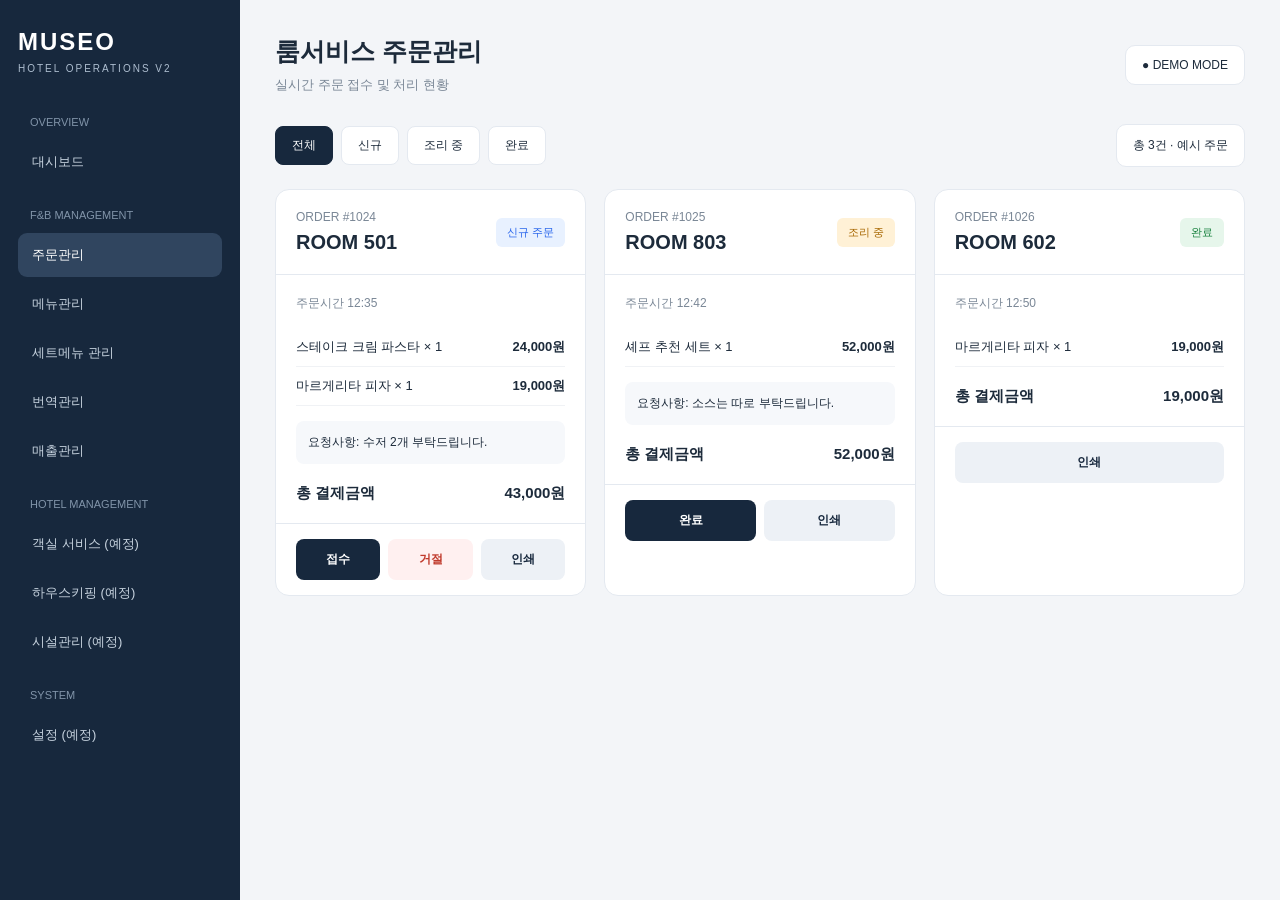
==== pages/orders.html @ 35feea58 "Create orders.html" ====
<!DOCTYPE html>
<html lang="ko">
<head>
  <meta charset="UTF-8">
  <meta name="viewport"
        content="width=device-width, initial-scale=1.0">
  <title>MUSEO V2 | 주문관리</title>

  <link rel="stylesheet" href="../css/common.css">

  <style>
    .order-toolbar {
      display: flex;
      justify-content: space-between;
      align-items: center;
      gap: 12px;
      margin-bottom: 22px;
      flex-wrap: wrap;
    }

    .order-tabs {
      display: flex;
      gap: 8px;
      flex-wrap: wrap;
    }

    .order-tab {
      border: 1px solid var(--border);
      background: white;
      border-radius: 8px;
      padding: 10px 16px;
      color: var(--text);
      font-size: 12px;
      cursor: pointer;
    }

    .order-tab.active {
      background: var(--navy);
      color: white;
      border-color: var(--navy);
    }

    .order-grid {
      display: grid;
      grid-template-columns: repeat(3, minmax(0, 1fr));
      gap: 18px;
    }

    .order-card {
      background: white;
      border: 1px solid var(--border);
      border-radius: 14px;
      overflow: hidden;
    }

    .order-card-header {
      padding: 20px;
      border-bottom: 1px solid var(--border);
      display: flex;
      justify-content: space-between;
      align-items: center;
      gap: 10px;
    }

    .order-number {
      font-size: 12px;
      color: var(--muted);
      margin-bottom: 7px;
    }

    .order-room {
      font-size: 20px;
      font-weight: 800;
    }

    .order-card-body {
      padding: 20px;
    }

    .order-time {
      font-size: 12px;
      color: var(--muted);
      margin-bottom: 16px;
    }

    .order-menu-item {
      display: flex;
      justify-content: space-between;
      gap: 10px;
      font-size: 13px;
      padding: 10px 0;
      border-bottom: 1px solid #f0f2f5;
    }

    .order-request {
      background: #f6f8fb;
      border-radius: 8px;
      padding: 12px;
      font-size: 12px;
      margin-top: 15px;
      line-height: 1.6;
    }

    .order-total {
      display: flex;
      justify-content: space-between;
      margin-top: 20px;
      font-size: 15px;
      font-weight: 800;
    }

    .order-card-footer {
      padding: 15px 20px;
      border-top: 1px solid var(--border);
      display: flex;
      gap: 8px;
    }

    .action-btn {
      flex: 1;
      border: 0;
      border-radius: 8px;
      padding: 12px 10px;
      cursor: pointer;
      font-weight: 700;
      font-size: 12px;
    }

    .btn-primary {
      background: #17283d;
      color: white;
    }

    .btn-secondary {
      background: #edf1f6;
      color: #17283d;
    }

    .btn-danger {
      background: #fff0f0;
      color: #c0392b;
    }

    @media (max-width: 1250px) {
      .order-grid {
        grid-template-columns: repeat(2, minmax(0, 1fr));
      }
    }

    @media (max-width: 800px) {
      .order-grid {
        grid-template-columns: 1fr;
      }
    }
  </style>
</head>

<body>

  <aside class="sidebar">
    <div class="brand">
      MUSEO
      <small>HOTEL OPERATIONS V2</small>
    </div>

    <div class="nav-title">OVERVIEW</div>
    <a class="nav-item" href="../index.html">
      대시보드
    </a>

    <div class="nav-title">F&B MANAGEMENT</div>
    <a class="nav-item active" href="orders.html">
      주문관리
    </a>
    <a class="nav-item" href="menus.html">
      메뉴관리
    </a>
    <a class="nav-item" href="sets.html">
      세트메뉴 관리
    </a>
    <a class="nav-item" href="translations.html">
      번역관리
    </a>
    <a class="nav-item" href="sales.html">
      매출관리
    </a>

    <div class="nav-title">HOTEL MANAGEMENT</div>
    <a class="nav-item" href="#">
      객실 서비스 (예정)
    </a>
    <a class="nav-item" href="#">
      하우스키핑 (예정)
    </a>
    <a class="nav-item" href="#">
      시설관리 (예정)
    </a>

    <div class="nav-title">SYSTEM</div>
    <a class="nav-item" href="#">
      설정 (예정)
    </a>
  </aside>

  <main class="main">

    <div class="topbar">
      <div>
        <h1>룸서비스 주문관리</h1>
        <div class="subtitle">
          실시간 주문 접수 및 처리 현황
        </div>
      </div>
      <div class="status">● DEMO MODE</div>
    </div>

    <div class="order-toolbar">
      <div class="order-tabs">
        <button class="order-tab active"
                onclick="filterOrders('all', this)">
          전체
        </button>
        <button class="order-tab"
                onclick="filterOrders('new', this)">
          신규
        </button>
        <button class="order-tab"
                onclick="filterOrders('cooking', this)">
          조리 중
        </button>
        <button class="order-tab"
                onclick="filterOrders('done', this)">
          완료
        </button>
      </div>

      <div class="status">총 3건 · 예시 주문</div>
    </div>

    <section class="order-grid" id="orderGrid">

      <article class="order-card" data-status="new">
        <div class="order-card-header">
          <div>
            <div class="order-number">ORDER #1024</div>
            <div class="order-room">ROOM 501</div>
          </div>
          <span class="badge new">신규 주문</span>
        </div>

        <div class="order-card-body">
          <div class="order-time">주문시간 12:35</div>

          <div class="order-menu-item">
            <span>스테이크 크림 파스타 × 1</span>
            <strong>24,000원</strong>
          </div>

          <div class="order-menu-item">
            <span>마르게리타 피자 × 1</span>
            <strong>19,000원</strong>
          </div>

          <div class="order-request">
            요청사항: 수저 2개 부탁드립니다.
          </div>

          <div class="order-total">
            <span>총 결제금액</span>
            <span>43,000원</span>
          </div>
        </div>

        <div class="order-card-footer">
          <button class="action-btn btn-primary"
                  onclick="demoAction('주문 접수')">
            접수
          </button>
          <button class="action-btn btn-danger"
                  onclick="demoAction('주문 거절')">
            거절
          </button>
          <button class="action-btn btn-secondary"
                  onclick="demoAction('인쇄')">
            인쇄
          </button>
        </div>
      </article>

      <article class="order-card" data-status="cooking">
        <div class="order-card-header">
          <div>
            <div class="order-number">ORDER #1025</div>
            <div class="order-room">ROOM 803</div>
          </div>
          <span class="badge cooking">조리 중</span>
        </div>

        <div class="order-card-body">
          <div class="order-time">주문시간 12:42</div>

          <div class="order-menu-item">
            <span>셰프 추천 세트 × 1</span>
            <strong>52,000원</strong>
          </div>

          <div class="order-request">
            요청사항: 소스는 따로 부탁드립니다.
          </div>

          <div class="order-total">
            <span>총 결제금액</span>
            <span>52,000원</span>
          </div>
        </div>

        <div class="order-card-footer">
          <button class="action-btn btn-primary"
                  onclick="demoAction('조리 완료')">
            완료
          </button>
          <button class="action-btn btn-secondary"
                  onclick="demoAction('인쇄')">
            인쇄
          </button>
        </div>
      </article>

      <article class="order-card" data-status="done">
        <div class="order-card-header">
          <div>
            <div class="order-number">ORDER #1026</div>
            <div class="order-room">ROOM 602</div>
          </div>
          <span class="badge done">완료</span>
        </div>

        <div class="order-card-body">
          <div class="order-time">주문시간 12:50</div>

          <div class="order-menu-item">
            <span>마르게리타 피자 × 1</span>
            <strong>19,000원</strong>
          </div>

          <div class="order-total">
            <span>총 결제금액</span>
            <span>19,000원</span>
          </div>
        </div>

        <div class="order-card-footer">
          <button class="action-btn btn-secondary"
                  onclick="demoAction('인쇄')">
            인쇄
          </button>
        </div>
      </article>

    </section>
  </main>

  <script>
    function filterOrders(status, button) {
      document.querySelectorAll('.order-tab')
        .forEach(tab => tab.classList.remove('active'));

      button.classList.add('active');

      document.querySelectorAll('.order-card')
        .forEach(card => {
          card.style.display =
            status === 'all' ||
            card.dataset.status === status
              ? ''
              : 'none';
        });
    }

    function demoAction(action) {
      alert(action + ' 기능은 현재 데모 상태입니다.');
    }
  </script>
</body>
</html>
---- css/common.css ----
:root {
  --navy: #17283d;
  --navy-hover: #30455f;
  --background: #f3f5f8;
  --white: #ffffff;
  --border: #e4e9f0;
  --text: #1d2b3b;
  --muted: #7a8796;
  --blue: #2563eb;
  --green: #17803d;
  --orange: #a76700;
}

* {
  box-sizing: border-box;
}

body {
  margin: 0;
  font-family: Arial, "Malgun Gothic", sans-serif;
  background: var(--background);
  color: var(--text);
}

.sidebar {
  position: fixed;
  inset: 0 auto 0 0;
  width: 240px;
  background: var(--navy);
  padding: 28px 18px;
  color: white;
}

.brand {
  font-size: 24px;
  font-weight: 800;
  letter-spacing: 2px;
  margin-bottom: 42px;
}

.brand small {
  display: block;
  font-size: 10px;
  font-weight: 400;
  letter-spacing: 2px;
  color: #aebed0;
  margin-top: 7px;
}

.nav-title {
  color: #8194a9;
  font-size: 11px;
  margin: 25px 12px 12px;
}

.nav-item {
  display: block;
  padding: 13px 14px;
  color: #c7d3df;
  text-decoration: none;
  border-radius: 9px;
  font-size: 13px;
  margin-bottom: 5px;
}

.nav-item.active,
.nav-item:hover {
  background: var(--navy-hover);
  color: white;
}

.main {
  margin-left: 240px;
  padding: 35px;
}

.topbar {
  display: flex;
  justify-content: space-between;
  align-items: center;
  margin-bottom: 30px;
}

h1 {
  font-size: 25px;
  margin: 0 0 8px;
}

.subtitle {
  color: var(--muted);
  font-size: 13px;
}

.status {
  background: white;
  border: 1px solid var(--border);
  border-radius: 10px;
  padding: 12px 16px;
  font-size: 12px;
}

.cards {
  display: grid;
  grid-template-columns: repeat(4, 1fr);
  gap: 18px;
  margin-bottom: 25px;
}

.card,
.panel {
  background: white;
  border: 1px solid var(--border);
  border-radius: 14px;
  padding: 24px;
}

.card-label {
  font-size: 12px;
  color: var(--muted);
  margin-bottom: 14px;
}

.card-value {
  font-size: 30px;
  font-weight: 800;
}

.panel h2 {
  font-size: 16px;
  margin: 0 0 20px;
}

.order {
  display: flex;
  align-items: center;
  justify-content: space-between;
  gap: 15px;
  padding: 18px 0;
  border-bottom: 1px solid var(--border);
}

.order:last-child {
  border-bottom: 0;
}

.room {
  font-weight: 700;
  font-size: 14px;
}

.menu {
  font-size: 12px;
  color: var(--muted);
  margin-top: 7px;
}

.badge {
  font-size: 11px;
  border-radius: 6px;
  padding: 7px 11px;
  white-space: nowrap;
}

.new {
  background: #e8f1ff;
  color: var(--blue);
}

.cooking {
  background: #fff1d6;
  color: var(--orange);
}

.done {
  background: #e6f6eb;
  color: var(--green);
}

@media (max-width: 950px) {
  .cards {
    grid-template-columns: repeat(2, 1fr);
  }
}

@media (max-width: 650px) {
  .sidebar {
    position: static;
    width: 100%;
    padding: 18px;
  }

  .brand {
    margin-bottom: 15px;
  }

  .nav-title {
    margin-top: 15px;
  }

  .main {
    margin-left: 0;
    padding: 20px;
  }

  .cards {
    grid-template-columns: 1fr 1fr;
    gap: 10px;
  }

  .card {
    padding: 15px;
  }

  .card-value {
    font-size: 23px;
  }

  .topbar {
    align-items: flex-start;
    gap: 12px;
  }
}
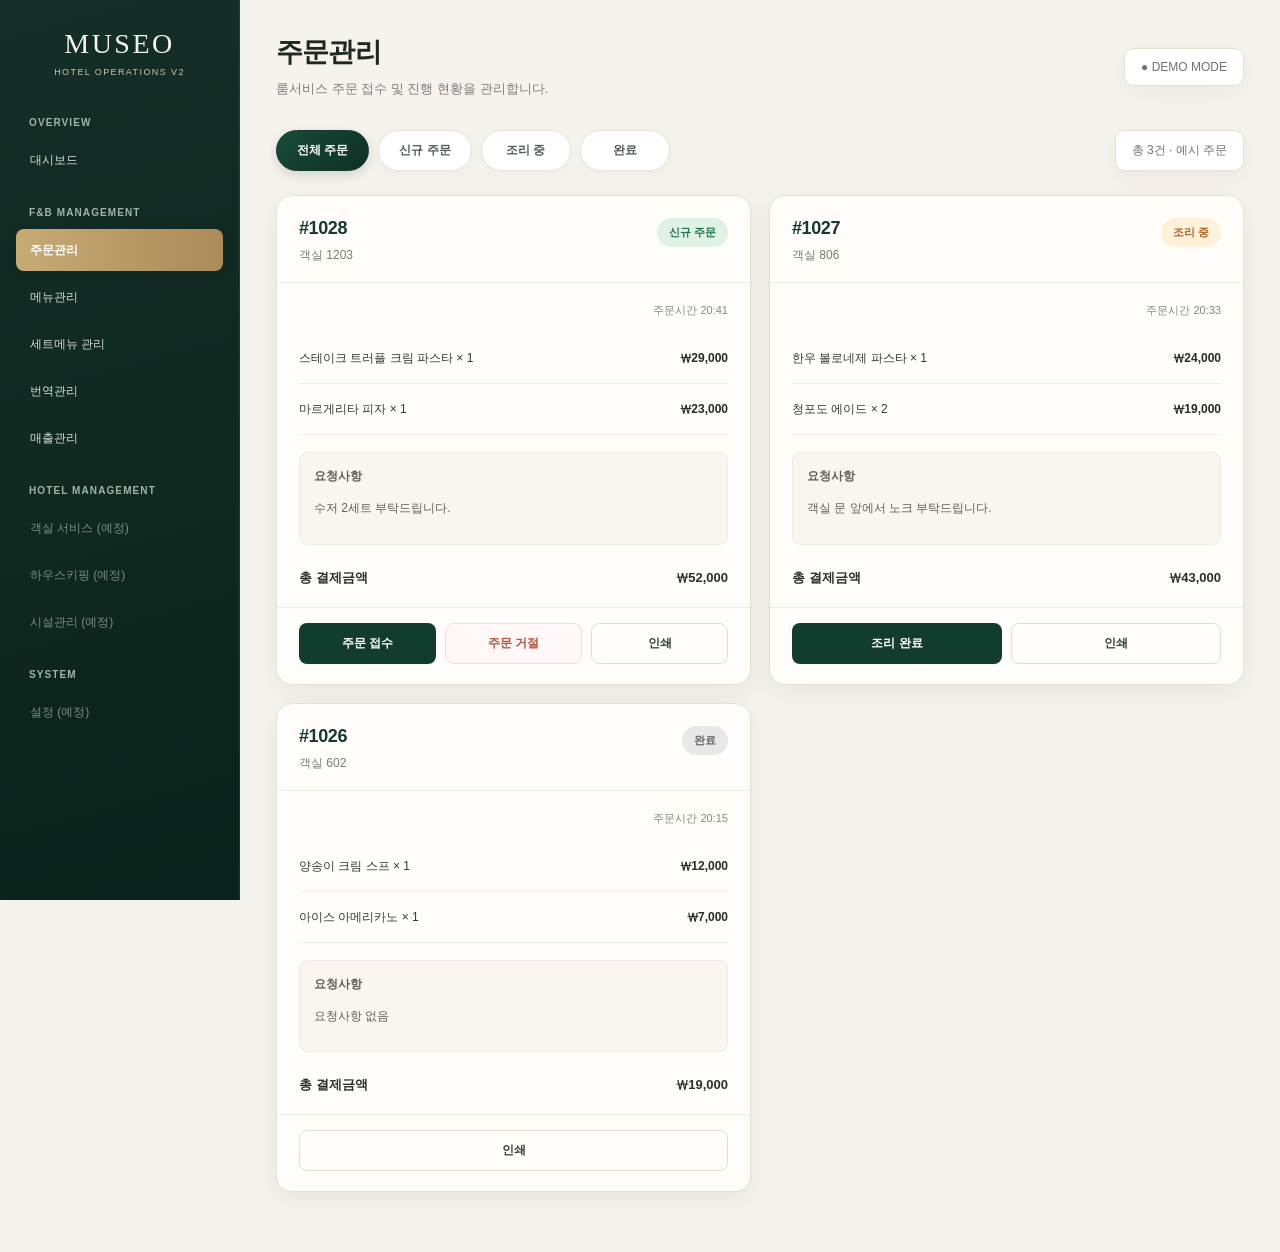
==== commit e2097a0a: "Update orders.html" ====
--- a/pages/orders.html
+++ b/pages/orders.html
@@ -5,382 +5,299 @@
   <meta charset="UTF-8">
   <meta name="viewport"
         content="width=device-width, initial-scale=1.0">
+
   <title>MUSEO V2 | 주문관리</title>
 
+  <!-- 공통 디자인 -->
   <link rel="stylesheet" href="../css/common.css">
 
-  <style>
-    .order-toolbar {
-      display: flex;
-      justify-content: space-between;
-      align-items: center;
-      gap: 12px;
-      margin-bottom: 22px;
-      flex-wrap: wrap;
-    }
-
-    .order-tabs {
-      display: flex;
-      gap: 8px;
-      flex-wrap: wrap;
-    }
-
-    .order-tab {
-      border: 1px solid var(--border);
-      background: white;
-      border-radius: 8px;
-      padding: 10px 16px;
-      color: var(--text);
-      font-size: 12px;
-      cursor: pointer;
-    }
-
-    .order-tab.active {
-      background: var(--navy);
-      color: white;
-      border-color: var(--navy);
-    }
-
-    .order-grid {
-      display: grid;
-      grid-template-columns: repeat(3, minmax(0, 1fr));
-      gap: 18px;
-    }
-
-    .order-card {
-      background: white;
-      border: 1px solid var(--border);
-      border-radius: 14px;
-      overflow: hidden;
-    }
-
-    .order-card-header {
-      padding: 20px;
-      border-bottom: 1px solid var(--border);
-      display: flex;
-      justify-content: space-between;
-      align-items: center;
-      gap: 10px;
-    }
-
-    .order-number {
-      font-size: 12px;
-      color: var(--muted);
-      margin-bottom: 7px;
-    }
-
-    .order-room {
-      font-size: 20px;
-      font-weight: 800;
-    }
-
-    .order-card-body {
-      padding: 20px;
-    }
-
-    .order-time {
-      font-size: 12px;
-      color: var(--muted);
-      margin-bottom: 16px;
-    }
-
-    .order-menu-item {
-      display: flex;
-      justify-content: space-between;
-      gap: 10px;
-      font-size: 13px;
-      padding: 10px 0;
-      border-bottom: 1px solid #f0f2f5;
-    }
-
-    .order-request {
-      background: #f6f8fb;
-      border-radius: 8px;
-      padding: 12px;
-      font-size: 12px;
-      margin-top: 15px;
-      line-height: 1.6;
-    }
-
-    .order-total {
-      display: flex;
-      justify-content: space-between;
-      margin-top: 20px;
-      font-size: 15px;
-      font-weight: 800;
-    }
-
-    .order-card-footer {
-      padding: 15px 20px;
-      border-top: 1px solid var(--border);
-      display: flex;
-      gap: 8px;
-    }
-
-    .action-btn {
-      flex: 1;
-      border: 0;
-      border-radius: 8px;
-      padding: 12px 10px;
-      cursor: pointer;
-      font-weight: 700;
-      font-size: 12px;
-    }
-
-    .btn-primary {
-      background: #17283d;
-      color: white;
-    }
-
-    .btn-secondary {
-      background: #edf1f6;
-      color: #17283d;
-    }
-
-    .btn-danger {
-      background: #fff0f0;
-      color: #c0392b;
-    }
-
-    @media (max-width: 1250px) {
-      .order-grid {
-        grid-template-columns: repeat(2, minmax(0, 1fr));
-      }
-    }
-
-    @media (max-width: 800px) {
-      .order-grid {
-        grid-template-columns: 1fr;
-      }
-    }
-  </style>
+  <!-- 주문관리 전용 디자인 -->
+  <link rel="stylesheet" href="../css/pages/orders.css">
 </head>
 
 <body>
 
-  <aside class="sidebar">
-    <div class="brand">
-      MUSEO
-      <small>HOTEL OPERATIONS V2</small>
-    </div>
-
-    <div class="nav-title">OVERVIEW</div>
-    <a class="nav-item" href="../index.html">
-      대시보드
-    </a>
-
-    <div class="nav-title">F&B MANAGEMENT</div>
-    <a class="nav-item active" href="orders.html">
-      주문관리
-    </a>
-    <a class="nav-item" href="menus.html">
-      메뉴관리
-    </a>
-    <a class="nav-item" href="sets.html">
-      세트메뉴 관리
-    </a>
-    <a class="nav-item" href="translations.html">
-      번역관리
-    </a>
-    <a class="nav-item" href="sales.html">
-      매출관리
-    </a>
-
-    <div class="nav-title">HOTEL MANAGEMENT</div>
-    <a class="nav-item" href="#">
-      객실 서비스 (예정)
-    </a>
-    <a class="nav-item" href="#">
-      하우스키핑 (예정)
-    </a>
-    <a class="nav-item" href="#">
-      시설관리 (예정)
-    </a>
-
-    <div class="nav-title">SYSTEM</div>
-    <a class="nav-item" href="#">
-      설정 (예정)
-    </a>
-  </aside>
-
+  <!-- 공통 사이드바 -->
+  <aside class="sidebar"></aside>
+
+  <!-- 메인 콘텐츠 -->
   <main class="main">
 
-    <div class="topbar">
+    <!-- 상단 헤더 -->
+    <header class="topbar">
       <div>
-        <h1>룸서비스 주문관리</h1>
+        <h1>주문관리</h1>
         <div class="subtitle">
-          실시간 주문 접수 및 처리 현황
+          룸서비스 주문 접수 및 진행 현황을
+          관리합니다.
         </div>
       </div>
-      <div class="status">● DEMO MODE</div>
-    </div>
-
-    <div class="order-toolbar">
+
+      <span class="status">
+        ● DEMO MODE
+      </span>
+    </header>
+
+    <!-- 주문 상태 필터 -->
+    <section class="order-toolbar">
+
       <div class="order-tabs">
-        <button class="order-tab active"
-                onclick="filterOrders('all', this)">
-          전체
+
+        <button
+          class="order-tab active"
+          type="button"
+          data-filter="all">
+          전체 주문
         </button>
-        <button class="order-tab"
-                onclick="filterOrders('new', this)">
-          신규
+
+        <button
+          class="order-tab"
+          type="button"
+          data-filter="new">
+          신규 주문
         </button>
-        <button class="order-tab"
-                onclick="filterOrders('cooking', this)">
+
+        <button
+          class="order-tab"
+          type="button"
+          data-filter="cooking">
           조리 중
         </button>
-        <button class="order-tab"
-                onclick="filterOrders('done', this)">
+
+        <button
+          class="order-tab"
+          type="button"
+          data-filter="done">
           완료
         </button>
+
       </div>
 
-      <div class="status">총 3건 · 예시 주문</div>
-    </div>
-
+      <span class="status">
+        총 3건 · 예시 주문
+      </span>
+
+    </section>
+
+    <!-- 주문 카드 영역 -->
     <section class="order-grid" id="orderGrid">
 
+      <!-- 신규 주문 -->
       <article class="order-card" data-status="new">
+
         <div class="order-card-header">
           <div>
-            <div class="order-number">ORDER #1024</div>
-            <div class="order-room">ROOM 501</div>
-          </div>
-          <span class="badge new">신규 주문</span>
+            <div class="order-number">
+              #1028
+            </div>
+
+            <div class="order-room">
+              객실 1203
+            </div>
+          </div>
+
+          <span class="badge new">
+            신규 주문
+          </span>
         </div>
 
         <div class="order-card-body">
-          <div class="order-time">주문시간 12:35</div>
-
-          <div class="order-menu-item">
-            <span>스테이크 크림 파스타 × 1</span>
-            <strong>24,000원</strong>
+
+          <div class="order-time">
+            주문시간 20:41
+          </div>
+
+          <div class="order-menu-item">
+            <span>스테이크 트러플 크림 파스타 × 1</span>
+            <strong>₩29,000</strong>
           </div>
 
           <div class="order-menu-item">
             <span>마르게리타 피자 × 1</span>
-            <strong>19,000원</strong>
+            <strong>₩23,000</strong>
           </div>
 
           <div class="order-request">
-            요청사항: 수저 2개 부탁드립니다.
+            <strong>요청사항</strong>
+            <p>수저 2세트 부탁드립니다.</p>
           </div>
 
           <div class="order-total">
             <span>총 결제금액</span>
-            <span>43,000원</span>
-          </div>
+            <strong>₩52,000</strong>
+          </div>
+
         </div>
 
         <div class="order-card-footer">
-          <button class="action-btn btn-primary"
-                  onclick="demoAction('주문 접수')">
-            접수
-          </button>
-          <button class="action-btn btn-danger"
-                  onclick="demoAction('주문 거절')">
-            거절
-          </button>
-          <button class="action-btn btn-secondary"
-                  onclick="demoAction('인쇄')">
+
+          <button
+            type="button"
+            class="action-btn btn-primary"
+            data-action="accept">
+            주문 접수
+          </button>
+
+          <button
+            type="button"
+            class="action-btn btn-danger"
+            data-action="reject">
+            주문 거절
+          </button>
+
+          <button
+            type="button"
+            class="action-btn btn-secondary"
+            data-action="print">
             인쇄
           </button>
-        </div>
+
+        </div>
+
       </article>
 
+      <!-- 조리 중 주문 -->
       <article class="order-card" data-status="cooking">
+
         <div class="order-card-header">
           <div>
-            <div class="order-number">ORDER #1025</div>
-            <div class="order-room">ROOM 803</div>
-          </div>
-          <span class="badge cooking">조리 중</span>
+            <div class="order-number">
+              #1027
+            </div>
+
+            <div class="order-room">
+              객실 806
+            </div>
+          </div>
+
+          <span class="badge cooking">
+            조리 중
+          </span>
         </div>
 
         <div class="order-card-body">
-          <div class="order-time">주문시간 12:42</div>
-
-          <div class="order-menu-item">
-            <span>셰프 추천 세트 × 1</span>
-            <strong>52,000원</strong>
+
+          <div class="order-time">
+            주문시간 20:33
+          </div>
+
+          <div class="order-menu-item">
+            <span>한우 볼로네제 파스타 × 1</span>
+            <strong>₩24,000</strong>
+          </div>
+
+          <div class="order-menu-item">
+            <span>청포도 에이드 × 2</span>
+            <strong>₩19,000</strong>
           </div>
 
           <div class="order-request">
-            요청사항: 소스는 따로 부탁드립니다.
+            <strong>요청사항</strong>
+            <p>객실 문 앞에서 노크 부탁드립니다.</p>
           </div>
 
           <div class="order-total">
             <span>총 결제금액</span>
-            <span>52,000원</span>
-          </div>
+            <strong>₩43,000</strong>
+          </div>
+
         </div>
 
         <div class="order-card-footer">
-          <button class="action-btn btn-primary"
-                  onclick="demoAction('조리 완료')">
-            완료
-          </button>
-          <button class="action-btn btn-secondary"
-                  onclick="demoAction('인쇄')">
+
+          <button
+            type="button"
+            class="action-btn btn-primary"
+            data-action="complete">
+            조리 완료
+          </button>
+
+          <button
+            type="button"
+            class="action-btn btn-secondary"
+            data-action="print">
             인쇄
           </button>
-        </div>
+
+        </div>
+
       </article>
 
+      <!-- 완료 주문 -->
       <article class="order-card" data-status="done">
+
         <div class="order-card-header">
           <div>
-            <div class="order-number">ORDER #1026</div>
-            <div class="order-room">ROOM 602</div>
-          </div>
-          <span class="badge done">완료</span>
+            <div class="order-number">
+              #1026
+            </div>
+
+            <div class="order-room">
+              객실 602
+            </div>
+          </div>
+
+          <span class="badge done">
+            완료
+          </span>
         </div>
 
         <div class="order-card-body">
-          <div class="order-time">주문시간 12:50</div>
-
-          <div class="order-menu-item">
-            <span>마르게리타 피자 × 1</span>
-            <strong>19,000원</strong>
+
+          <div class="order-time">
+            주문시간 20:15
+          </div>
+
+          <div class="order-menu-item">
+            <span>양송이 크림 스프 × 1</span>
+            <strong>₩12,000</strong>
+          </div>
+
+          <div class="order-menu-item">
+            <span>아이스 아메리카노 × 1</span>
+            <strong>₩7,000</strong>
+          </div>
+
+          <div class="order-request">
+            <strong>요청사항</strong>
+            <p>요청사항 없음</p>
           </div>
 
           <div class="order-total">
             <span>총 결제금액</span>
-            <span>19,000원</span>
-          </div>
+            <strong>₩19,000</strong>
+          </div>
+
         </div>
 
         <div class="order-card-footer">
-          <button class="action-btn btn-secondary"
-                  onclick="demoAction('인쇄')">
+
+          <button
+            type="button"
+            class="action-btn btn-secondary"
+            data-action="print">
             인쇄
           </button>
-        </div>
+
+        </div>
+
       </article>
 
     </section>
+
   </main>
 
-  <script>
-    function filterOrders(status, button) {
-      document.querySelectorAll('.order-tab')
-        .forEach(tab => tab.classList.remove('active'));
-
-      button.classList.add('active');
-
-      document.querySelectorAll('.order-card')
-        .forEach(card => {
-          card.style.display =
-            status === 'all' ||
-            card.dataset.status === status
-              ? ''
-              : 'none';
-        });
-    }
-
-    function demoAction(action) {
-      alert(action + ' 기능은 현재 데모 상태입니다.');
-    }
+  <!-- 공통 사이드바 -->
+  <script
+    src="../js/shared/sidebar.js"
+    defer>
   </script>
+
+  <!-- 주문관리 기능 -->
+  <script
+    src="../js/modules/orders/orders.js"
+    defer>
+  </script>
+
 </body>
 </html>
--- a/css/common.css
+++ b/css/common.css
@@ -1,142 +1,272 @@
+
+/* ========================================
+   MUSEO V2
+   PREMIUM HOTEL ADMIN DESIGN SYSTEM
+   ======================================== */
 
 :root {
-  --navy: #17283d;
-  --navy-hover: #30455f;
-  --background: #f3f5f8;
+  --navy: #102d26;
+  --navy-hover: #245344;
+  --background: #f6f2ec;
   --white: #ffffff;
-  --border: #e4e9f0;
-  --text: #1d2b3b;
-  --muted: #7a8796;
-  --blue: #2563eb;
-  --green: #17803d;
-  --orange: #a76700;
+  --border: #e8e0d5;
+  --text: #242a27;
+  --muted: #827e77;
+
+  --blue: #285e94;
+  --green: #26724e;
+  --orange: #bc7a35;
+
+  --gold: #d0af75;
+  --gold-dark: #b7955d;
+  --cream: #f6f2ec;
+
+  --shadow: 0 6px 24px rgba(38, 33, 25, 0.055);
+  --radius: 15px;
 }
 
 * {
   box-sizing: border-box;
 }
 
+html {
+  scroll-behavior: smooth;
+}
+
 body {
   margin: 0;
-  font-family: Arial, "Malgun Gothic", sans-serif;
+  min-height: 100vh;
+  font-family:
+    "Pretendard",
+    "Noto Sans KR",
+    "Malgun Gothic",
+    Arial,
+    sans-serif;
   background: var(--background);
   color: var(--text);
-}
+  -webkit-font-smoothing: antialiased;
+}
+
+button,
+input,
+select,
+textarea {
+  font: inherit;
+}
+
+button {
+  cursor: pointer;
+}
+
+/* ========================================
+   SIDEBAR
+   ======================================== */
 
 .sidebar {
   position: fixed;
   inset: 0 auto 0 0;
   width: 240px;
-  background: var(--navy);
-  padding: 28px 18px;
-  color: white;
+  height: 100vh;
+  overflow-y: auto;
+  background: linear-gradient(
+    165deg,
+    #142f28 0%,
+    #102820 55%,
+    #0b211b 100%
+  );
+  padding: 28px 16px;
+  color: #fff;
+  border-right: 1px solid rgba(255, 255, 255, 0.08);
+  z-index: 20;
+  scrollbar-width: thin;
 }
 
 .brand {
-  font-size: 24px;
-  font-weight: 800;
-  letter-spacing: 2px;
-  margin-bottom: 42px;
+  margin: 0 10px 40px;
+  color: #f8f4ed;
+  font-family: Georgia, "Times New Roman", serif;
+  font-size: 28px;
+  font-weight: 500;
+  letter-spacing: 2.5px;
+  text-align: center;
 }
 
 .brand small {
   display: block;
+  margin-top: 7px;
+  color: #d1c4ad;
+  font-family: Arial, sans-serif;
+  font-size: 9px;
+  font-weight: 400;
+  letter-spacing: 1.4px;
+}
+
+.nav-title {
+  margin: 26px 13px 11px;
+  color: #a3b4a9;
   font-size: 10px;
-  font-weight: 400;
-  letter-spacing: 2px;
-  color: #aebed0;
-  margin-top: 7px;
-}
-
-.nav-title {
-  color: #8194a9;
-  font-size: 11px;
-  margin: 25px 12px 12px;
+  font-weight: 600;
+  letter-spacing: 1.1px;
 }
 
 .nav-item {
-  display: block;
-  padding: 13px 14px;
-  color: #c7d3df;
+  display: flex;
+  align-items: center;
+  min-height: 42px;
+  margin-bottom: 5px;
+  padding: 12px 14px;
+  color: #d6ded7;
   text-decoration: none;
-  border-radius: 9px;
-  font-size: 13px;
-  margin-bottom: 5px;
-}
-
-.nav-item.active,
+  font-size: 12px;
+  font-weight: 500;
+  border-radius: 8px;
+  transition:
+    background 0.18s ease,
+    color 0.18s ease;
+}
+
 .nav-item:hover {
-  background: var(--navy-hover);
-  color: white;
-}
+  background: rgba(255, 255, 255, 0.09);
+  color: #fff;
+}
+
+.nav-item.active {
+  background: linear-gradient(
+    90deg,
+    #c8aa75,
+    #aa8b59
+  );
+  color: #fff;
+  font-weight: 700;
+  box-shadow: 0 3px 12px rgba(0, 0, 0, 0.12);
+}
+
+/* ========================================
+   MAIN CONTENT
+   ======================================== */
 
 .main {
   margin-left: 240px;
-  padding: 35px;
+  padding: 34px 36px 60px;
+  min-height: 100vh;
 }
 
 .topbar {
   display: flex;
   justify-content: space-between;
   align-items: center;
+  gap: 20px;
   margin-bottom: 30px;
 }
 
 h1 {
-  font-size: 25px;
-  margin: 0 0 8px;
+  margin: 0 0 9px;
+  color: #1e2923;
+  font-size: 27px;
+  font-weight: 800;
+  letter-spacing: -0.8px;
 }
 
 .subtitle {
   color: var(--muted);
   font-size: 13px;
+  line-height: 1.6;
 }
 
 .status {
-  background: white;
+  display: inline-flex;
+  align-items: center;
+  justify-content: center;
+  padding: 11px 16px;
+  background: #fff;
   border: 1px solid var(--border);
   border-radius: 10px;
-  padding: 12px 16px;
+  color: #6e756d;
   font-size: 12px;
-}
+  box-shadow: var(--shadow);
+}
+
+/* ========================================
+   DASHBOARD KPI CARDS
+   ======================================== */
 
 .cards {
   display: grid;
-  grid-template-columns: repeat(4, 1fr);
+  grid-template-columns: repeat(4, minmax(0, 1fr));
   gap: 18px;
   margin-bottom: 25px;
 }
 
 .card,
 .panel {
-  background: white;
+  background: rgba(255, 255, 255, 0.94);
   border: 1px solid var(--border);
-  border-radius: 14px;
+  border-radius: var(--radius);
   padding: 24px;
+  box-shadow: var(--shadow);
+}
+
+.card {
+  min-height: 132px;
+  transition:
+    transform 0.2s ease,
+    box-shadow 0.2s ease;
+}
+
+.card:hover {
+  transform: translateY(-2px);
+  box-shadow: 0 10px 28px rgba(38, 33, 25, 0.09);
 }
 
 .card-label {
+  color: #817e75;
   font-size: 12px;
-  color: var(--muted);
-  margin-bottom: 14px;
+  font-weight: 600;
+  margin-bottom: 16px;
 }
 
 .card-value {
+  color: #1a3028;
   font-size: 30px;
   font-weight: 800;
-}
+  letter-spacing: -0.7px;
+}
+
+/* 매출 카드 강조 */
+.cards .card:nth-child(4) {
+  background: linear-gradient(
+    135deg,
+    #1b4838,
+    #103427
+  );
+  border-color: #1b4838;
+}
+
+.cards .card:nth-child(4) .card-label {
+  color: #d7e0d8;
+}
+
+.cards .card:nth-child(4) .card-value {
+  color: #fff;
+}
+
+/* ========================================
+   PANELS AND ORDER LIST
+   ======================================== */
 
 .panel h2 {
+  margin: 0 0 20px;
+  color: #253329;
   font-size: 16px;
-  margin: 0 0 20px;
+  font-weight: 750;
 }
 
 .order {
   display: flex;
-  align-items: center;
   justify-content: space-between;
+  align-items: center;
   gap: 15px;
-  padding: 18px 0;
+  padding: 19px 0;
   border-bottom: 1px solid var(--border);
 }
 
@@ -145,79 +275,113 @@
 }
 
 .room {
+  color: #24362c;
+  font-size: 14px;
+  font-weight: 800;
+}
+
+.menu {
+  margin-top: 7px;
+  color: var(--muted);
+  font-size: 12px;
+}
+
+/* ========================================
+   STATUS BADGES
+   ======================================== */
+
+.badge {
+  display: inline-flex;
+  align-items: center;
+  justify-content: center;
+  border-radius: 30px;
+  padding: 7px 12px;
+  font-size: 11px;
   font-weight: 700;
-  font-size: 14px;
-}
-
-.menu {
-  font-size: 12px;
-  color: var(--muted);
-  margin-top: 7px;
-}
-
-.badge {
-  font-size: 11px;
-  border-radius: 6px;
-  padding: 7px 11px;
   white-space: nowrap;
 }
 
 .new {
-  background: #e8f1ff;
-  color: var(--blue);
+  background: #e0f1e6;
+  color: #23734b;
 }
 
 .cooking {
-  background: #fff1d6;
-  color: var(--orange);
+  background: #fff0da;
+  color: #a76520;
 }
 
 .done {
-  background: #e6f6eb;
-  color: var(--green);
-}
-
-@media (max-width: 950px) {
+  background: #e8e8e8;
+  color: #646464;
+}
+
+.rejected {
+  background: #fce9e7;
+  color: #b54438;
+}
+
+/* ========================================
+   RESPONSIVE
+   ======================================== */
+
+@media (max-width: 1100px) {
   .cards {
-    grid-template-columns: repeat(2, 1fr);
-  }
-}
-
-@media (max-width: 650px) {
+    grid-template-columns: repeat(2, minmax(0, 1fr));
+  }
+
+  .main {
+    padding: 28px;
+  }
+}
+
+@media (max-width: 700px) {
   .sidebar {
-    position: static;
+    position: relative;
     width: 100%;
+    height: auto;
     padding: 18px;
   }
 
   .brand {
-    margin-bottom: 15px;
+    margin-bottom: 20px;
   }
 
   .nav-title {
-    margin-top: 15px;
+    margin-top: 16px;
   }
 
   .main {
     margin-left: 0;
-    padding: 20px;
+    padding: 22px 16px 40px;
+  }
+
+  .topbar {
+    align-items: flex-start;
+    flex-wrap: wrap;
+  }
+
+  h1 {
+    font-size: 23px;
   }
 
   .cards {
-    grid-template-columns: 1fr 1fr;
+    grid-template-columns: repeat(2, minmax(0, 1fr));
     gap: 10px;
   }
 
-  .card {
-    padding: 15px;
+  .card,
+  .panel {
+    padding: 17px;
   }
 
   .card-value {
     font-size: 23px;
   }
-
-  .topbar {
-    align-items: flex-start;
-    gap: 12px;
-  }
-}
+}
+
+@media (max-width: 380px) {
+  .cards {
+    grid-template-columns: 1fr;
+  }
+}
--- a/css/pages/orders.css
+++ b/css/pages/orders.css
@@ -0,0 +1,272 @@
+
+/* ========================================
+   MUSEO V2
+   PREMIUM ROOM SERVICE ORDER DESIGN
+   ======================================== */
+
+/* 주문 상태 필터 */
+
+.order-toolbar {
+  display: flex;
+  justify-content: space-between;
+  align-items: center;
+  gap: 16px;
+  margin-bottom: 24px;
+  flex-wrap: wrap;
+}
+
+.order-tabs {
+  display: flex;
+  gap: 9px;
+  flex-wrap: wrap;
+}
+
+.order-tab {
+  min-width: 90px;
+  min-height: 41px;
+  padding: 11px 20px;
+  border: 1px solid #e9e2d8;
+  border-radius: 30px;
+  background: #fff;
+  color: #545b54;
+  font-size: 12px;
+  font-weight: 700;
+  box-shadow: 0 3px 12px rgba(40, 32, 20, 0.035);
+  transition: all 0.18s ease;
+}
+
+.order-tab:hover {
+  border-color: #c9b18a;
+  background: #faf7f1;
+}
+
+.order-tab.active {
+  border-color: #123b2d;
+  background: linear-gradient(135deg, #194b39, #0e3025);
+  color: #fff;
+  box-shadow: 0 4px 12px rgba(14, 48, 37, 0.15);
+}
+
+/* 주문 카드 배치 */
+
+.order-grid {
+  display: grid;
+  grid-template-columns: repeat(3, minmax(0, 1fr));
+  gap: 18px;
+  align-items: start;
+}
+
+.order-card {
+  overflow: hidden;
+  min-width: 0;
+  background: #fffdfa;
+  border: 1px solid #e9e1d7;
+  border-radius: 16px;
+  box-shadow: 0 7px 24px rgba(36, 32, 25, 0.065);
+  transition:
+    transform 0.2s ease,
+    box-shadow 0.2s ease;
+}
+
+.order-card:hover {
+  transform: translateY(-2px);
+  box-shadow: 0 12px 28px rgba(36, 32, 25, 0.095);
+}
+
+/* 카드 상단 */
+
+.order-card-header {
+  display: flex;
+  justify-content: space-between;
+  align-items: flex-start;
+  gap: 12px;
+  padding: 22px 22px 18px;
+  border-bottom: 1px solid #f0ebe4;
+}
+
+.order-number {
+  margin-bottom: 8px;
+  color: #173a2c;
+  font-size: 18px;
+  font-weight: 800;
+  letter-spacing: -0.4px;
+}
+
+.order-room {
+  color: #7b7b73;
+  font-size: 12px;
+  font-weight: 500;
+}
+
+/* 주문 내용 */
+
+.order-card-body {
+  padding: 20px 22px;
+}
+
+.order-time {
+  margin-bottom: 15px;
+  color: #8b877f;
+  font-size: 11px;
+  text-align: right;
+}
+
+.order-menu-item {
+  display: flex;
+  justify-content: space-between;
+  align-items: center;
+  gap: 12px;
+  min-height: 51px;
+  padding: 12px 0;
+  border-bottom: 1px solid #f1ece5;
+  color: #343a34;
+  font-size: 12px;
+  line-height: 1.5;
+}
+
+.order-menu-item span {
+  min-width: 0;
+  overflow-wrap: anywhere;
+}
+
+.order-menu-item strong {
+  flex-shrink: 0;
+  color: #242d26;
+  font-size: 12px;
+  font-weight: 800;
+}
+
+/* 고객 요청사항 */
+
+.order-request {
+  margin-top: 17px;
+  padding: 13px 14px;
+  border: 1px solid #f0e9df;
+  border-radius: 9px;
+  background: #f9f6f0;
+  color: #625f58;
+  font-size: 12px;
+  line-height: 1.7;
+  overflow-wrap: anywhere;
+}
+
+/* 결제금액 */
+
+.order-total {
+  display: flex;
+  justify-content: space-between;
+  align-items: center;
+  gap: 10px;
+  margin-top: 19px;
+  padding-top: 5px;
+  color: #2a312b;
+  font-size: 13px;
+  font-weight: 700;
+}
+
+.order-total span:last-child {
+  color: #173e2e;
+  font-size: 20px;
+  font-weight: 800;
+  letter-spacing: -0.5px;
+}
+
+/* 카드 하단 버튼 */
+
+.order-card-footer {
+  display: flex;
+  gap: 9px;
+  padding: 15px 22px 20px;
+  border-top: 1px solid #f0ebe4;
+}
+
+.action-btn {
+  flex: 1;
+  min-height: 40px;
+  padding: 11px 9px;
+  border: 1px solid transparent;
+  border-radius: 8px;
+  font-size: 12px;
+  font-weight: 700;
+  transition:
+    background 0.18s ease,
+    transform 0.18s ease;
+}
+
+.action-btn:active {
+  transform: scale(0.98);
+}
+
+.btn-primary {
+  background: #123c2d;
+  color: #fff;
+}
+
+.btn-primary:hover {
+  background: #1e5640;
+}
+
+.btn-secondary {
+  background: #fffdfa;
+  border-color: #e6ded2;
+  color: #344438;
+}
+
+.btn-secondary:hover {
+  background: #f5f0e8;
+}
+
+.btn-danger {
+  background: #fff8f6;
+  border-color: #f0ded9;
+  color: #b25243;
+}
+
+.btn-danger:hover {
+  background: #fcebe7;
+}
+
+/* 접근성 */
+
+.order-tab:focus-visible,
+.action-btn:focus-visible {
+  outline: 3px solid #d0af75;
+  outline-offset: 3px;
+}
+
+/* 반응형 */
+
+@media (max-width: 1350px) {
+  .order-grid {
+    grid-template-columns: repeat(2, minmax(0, 1fr));
+  }
+}
+
+@media (max-width: 850px) {
+  .order-grid {
+    grid-template-columns: 1fr;
+  }
+}
+
+@media (max-width: 600px) {
+  .order-tabs {
+    width: 100%;
+  }
+
+  .order-tab {
+    min-width: 0;
+    flex: 1;
+    padding: 10px 12px;
+  }
+
+  .order-card-header,
+  .order-card-body {
+    padding-left: 17px;
+    padding-right: 17px;
+  }
+
+  .order-card-footer {
+    padding-left: 17px;
+    padding-right: 17px;
+  }
+}
